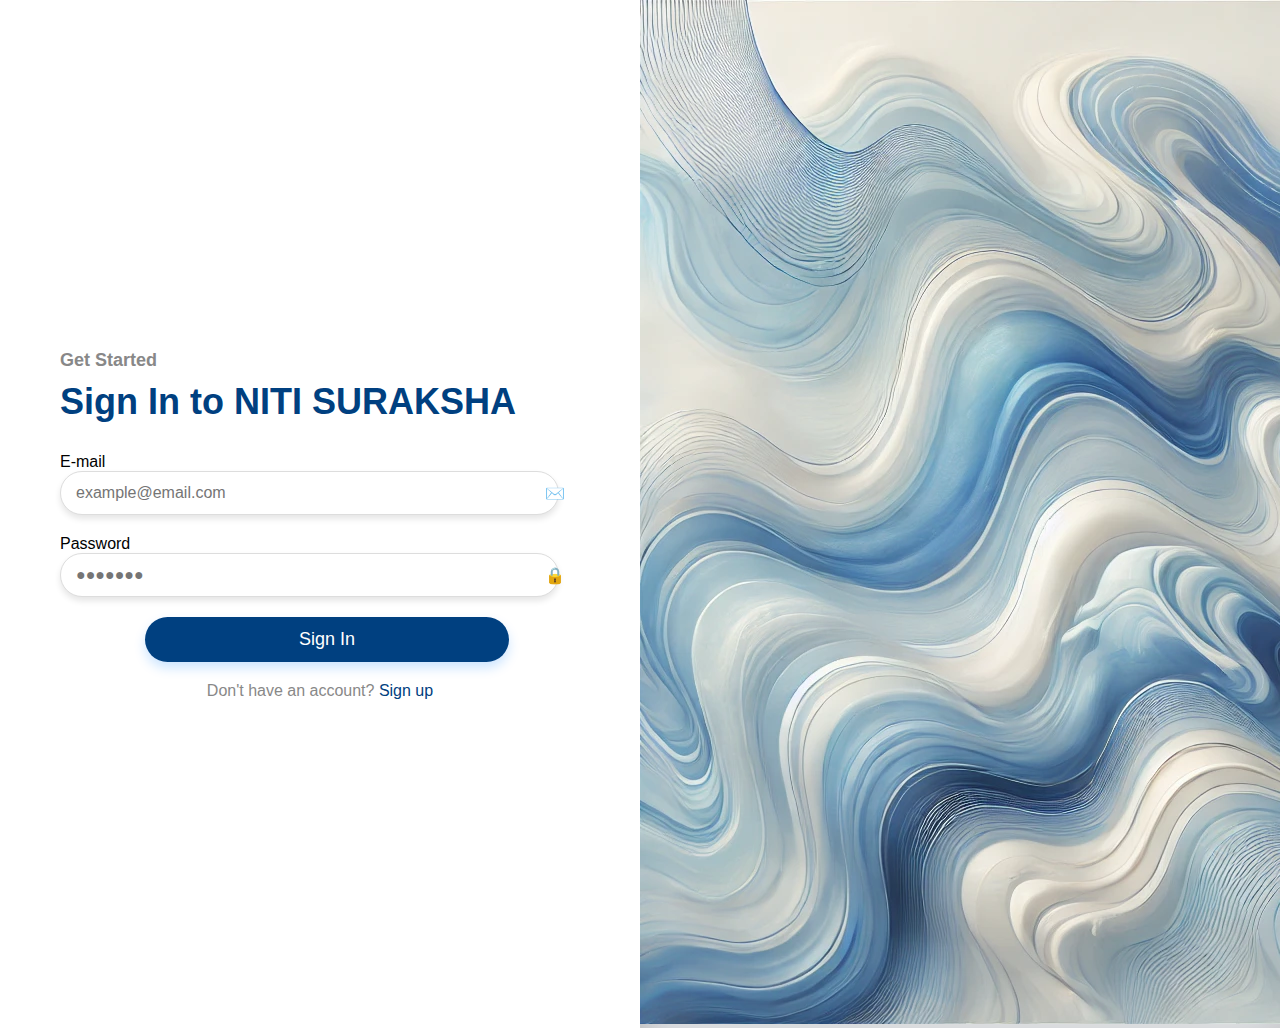
==== index.html @ 07357a34 "initial commit" ====
<!-- login page -->
<!DOCTYPE html>
<html lang="en">
<head>
    <meta charset="UTF-8">
    <meta name="viewport" content="width=device-width, initial-scale=1.0">
    <title>Sign In - InsideBox</title>
    <link rel="stylesheet" href="css/login.css">
    <script type="module" src="js/login.js " defer></script>
</head>
<body>
    <div class="container">
        <div class="form-section">
            <div class="brand-logo">
                <img src="https://www.logomaker.com/api/main/images/1j_ojFVGOMkX9W_reBe4hGf317LZt1QK2k_WlGY6fGxL_BkwyXQgg...No9...w_KB8G9xFS1xkPZJhozyl6R8VL1VsgqjKMPohKXHl4zi0GQb9YWSN8HEKIR7qRrEoy1fRz1IUdvkfdT22RDXvUdp0EIYWY7ed6AJctn3qCPy0lsmd5QLcDMMrQA4U1hZeheP9N4HCWSA--" alt="">

            </div>
            <h3>Get Started</h3>
            <h1>Sign In to NITI SURAKSHA</h1>

            <form>
                <label for="email">E-mail</label>
                <div class="input-group">
                    <input type="email" id="email" placeholder="example@email.com" required>
                    <span class="input-icon">✉️</span>
                </div>

                <label for="password">Password</label>
                <div class="input-group">
                    <input type="password" id="password" placeholder="●●●●●●●" required>
                    <span class="input-icon">🔒</span>
                </div>

                <button type="submit" id="submit"class="signin-btn">Sign In</button>
            </form>

            <p class="signup-link">Don't have an account? <a href="signup.html">Sign up</a></p>
           
        </div>
        
        <div class="image-section" style="width: 50%; height: 70%;">
            <img src="images/login.jpg" alt="Login Image">
        </div>
    </div>
</body>
</html>
---- css/login.css ----
/* General Styles */
body {
    margin: 0;
    padding: 0;
    font-family: 'Arial', sans-serif;
    background-color: #f0f2f5;
    overflow: hidden;
}

.container {
    display: flex;
    min-height: 100vh;
    overflow: hidden;
}

.form-section {
    flex: 1;
    padding: 60px;
    display: flex;
    flex-direction: column;
    justify-content: center;
    background-color: #ffffff;
    box-shadow: 0 15px 30px rgba(0, 0, 0, 0.1);
    animation: fadeInLeft 1s ease;
}
.brand-logo{
    margin-bottom: 20px;
    animation: popUp 0.6s ease;
    margin-left: 0;
}
.image-section {
    flex: 1;
    background: url('login.jpg') no-repeat center center/cover;
    background-size: cover;
    background-position: center;
    box-shadow: inset 0 0 50px rgba(0, 0, 0, 0.2);
    animation: slideInRight 1s ease;
}

/* Animations */
@keyframes fadeInLeft {
    0% {
        opacity: 0;
        transform: translateX(-100px);
    }
    100% {
        opacity: 1;
        transform: translateX(0);
    }
}

@keyframes slideInRight {
    0% {
        opacity: 0;
        transform: translateX(100px);
    }
    100% {
        opacity: 1;
        transform: translateX(0);
    }
}


h3 {
    font-size: 18px;
    color: #888;
    margin: 0;
}

h1 {
    font-size: 36px;
    color: #004080;
    margin: 10px 0 30px;
}

form {
    width: 100%;
    animation: popUp 0.8s ease;
}

.input-group {
    position: relative;
    width: 100%;
    margin-bottom: 20px;
    animation: floatUp 0.7s ease;
}

.input-group input {
    width: 85%;
    padding: 12px 40px 12px 15px;
    border: 1px solid #ddd;
    border-radius: 30px;
    font-size: 16px;
    transition: all 0.3s;
    box-shadow: 0 4px 6px rgba(0, 0, 0, 0.1);
}

.input-group input:focus {
    border-color: #004080;
    box-shadow: 0 6px 12px rgba(0, 123, 255, 0.2);
    outline: none;
}

.input-group .input-icon {
    position: absolute;
    right: 15px;
    top: 50%;
    transform: translateY(-50%);
    color: #aaa;
    pointer-events: none;
}


.signin-btn {
    width: 70%;
    padding: 12px;
    background-color: #004080;
    color: #fff;
    border: none;
    border-radius: 30px;
    font-size: 18px;
    cursor: pointer;
    box-shadow: 0 6px 12px rgba(0, 123, 255, 0.2);
    transition: all 0.3s;
    animation: floatUp 0.9s ease;
    margin-left: 85px;
}

.signin-btn:hover {
    background-color: #004080;
    box-shadow: 0 8px 16px rgba(0, 123, 255, 0.4);
    transform: translateY(-2px);
}

.social-icons {
    display: flex;
    gap: 15px;
    margin-top: 20px;
    animation: popUp 1s ease;
}

.social-btn {
    background: #fff;
    border: 1px solid #ddd;
    border-radius: 50%;
    padding: 15px;
    font-size: 20px;
    cursor: pointer;
    transition: transform 0.3s, box-shadow 0.3s;
    box-shadow: 0 4px 8px rgba(0, 0, 0, 0.1);
}

.social-btn:hover {
    transform: scale(1.1);
    box-shadow: 0 6px 12px rgba(0, 0, 0, 0.2);
}

.or-signup {
    text-align: center;
    color: #888;
    margin: 20px 0;
}

.signup-link {
    text-align: center;
    margin-top: 20px;
    color: #888;
    animation: popUp 1.2s ease;
}

.signup-link a {
    color:#004080;
    text-decoration: none;
}

/* Extra Animations */
@keyframes popUp {
    0% {
        opacity: 0;
        transform: translateY(30px);
    }
    100% {
        opacity: 1;
        transform: translateY(0);
    }
}

@keyframes floatUp {
    0% {
        opacity: 0;
        transform: translateY(20px);
    }
    100% {
        opacity: 1;
        transform: translateY(0);
    }
}
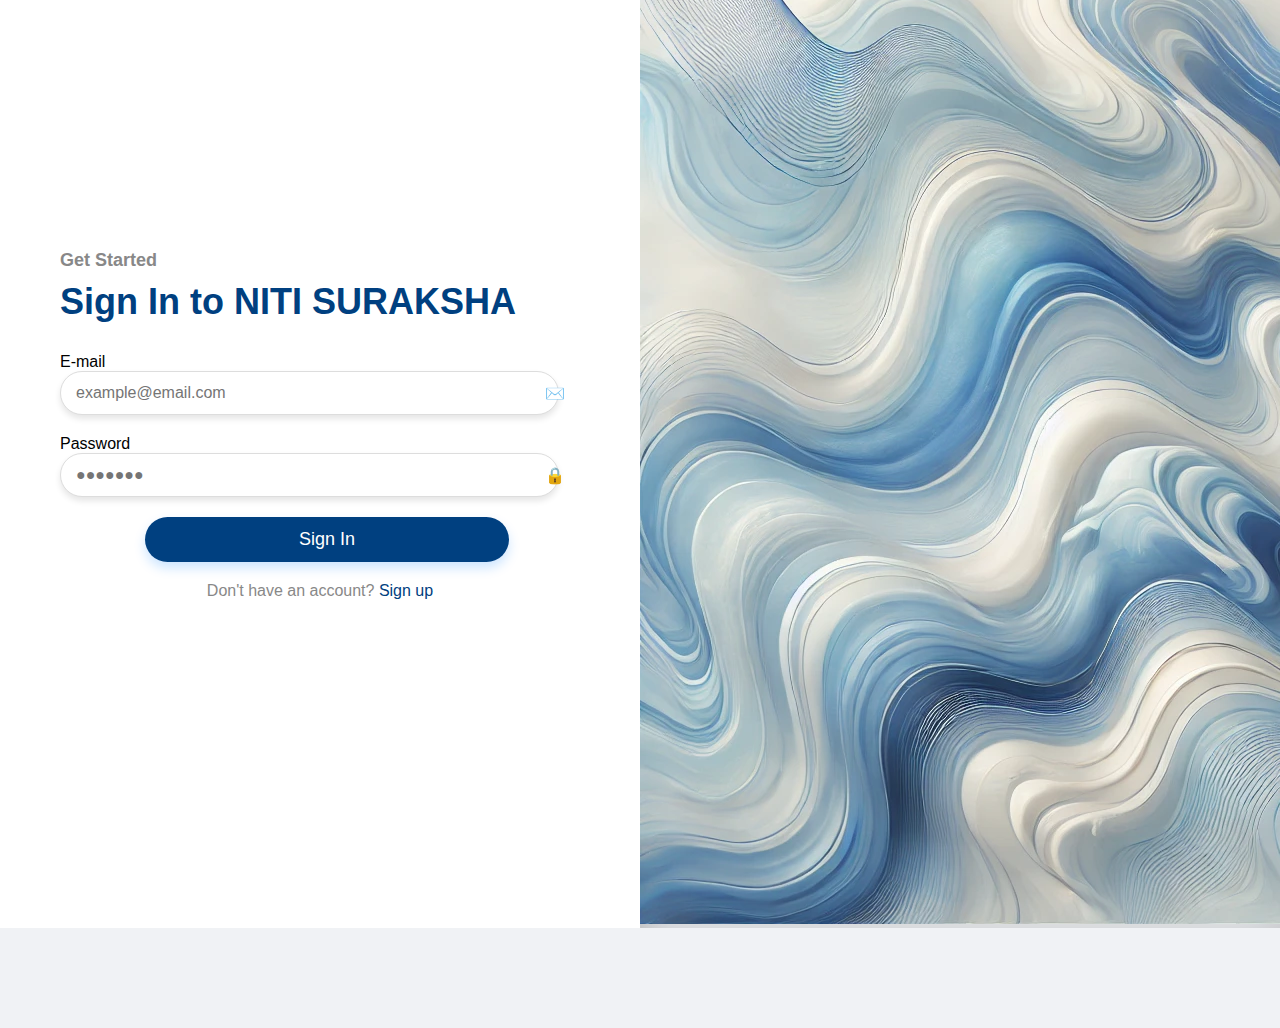
==== commit 5da790a7: "initial commit" ====
--- a/index.html
+++ b/index.html
@@ -9,7 +9,7 @@
     <script type="module" src="js/login.js " defer></script>
 </head>
 <body>
-    <div class="container">
+    <div class="container" style="margin-top: -100px;">
         <div class="form-section">
             <div class="brand-logo">
                 <img src="https://www.logomaker.com/api/main/images/1j_ojFVGOMkX9W_reBe4hGf317LZt1QK2k_WlGY6fGxL_BkwyXQgg...No9...w_KB8G9xFS1xkPZJhozyl6R8VL1VsgqjKMPohKXHl4zi0GQb9YWSN8HEKIR7qRrEoy1fRz1IUdvkfdT22RDXvUdp0EIYWY7ed6AJctn3qCPy0lsmd5QLcDMMrQA4U1hZeheP9N4HCWSA--" alt="">
